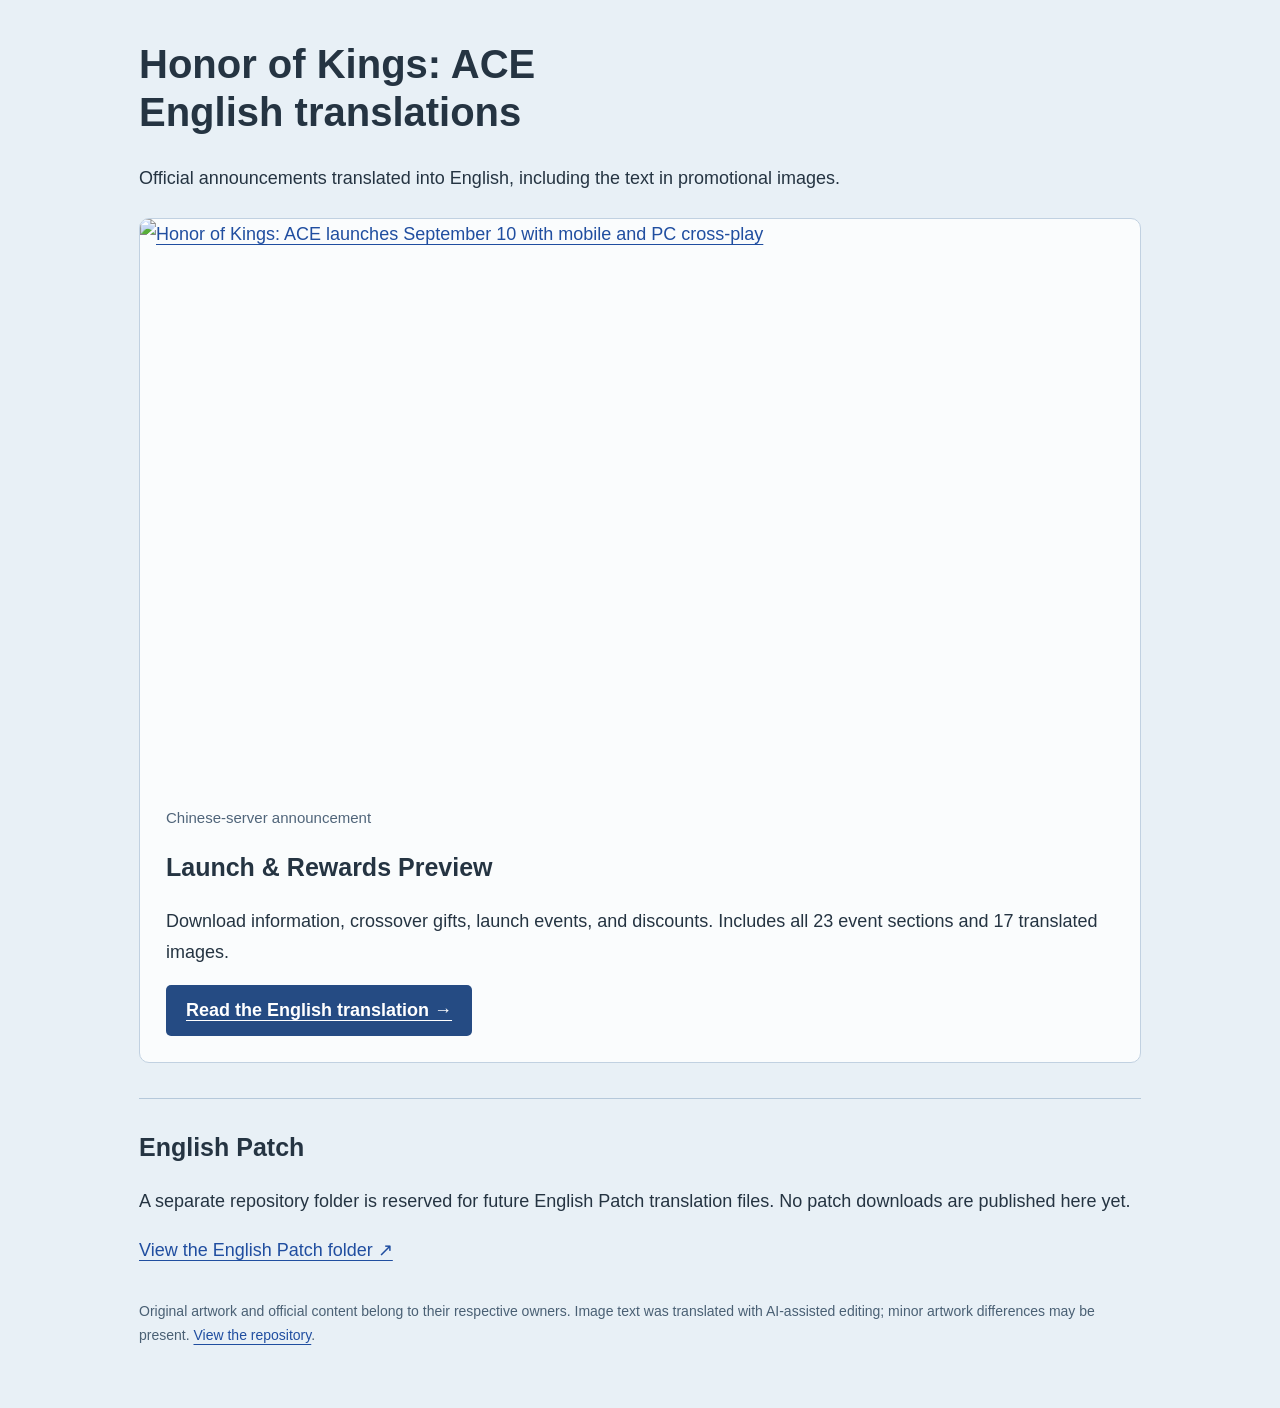
==== templates/index.html @ ff8c055c "Publish unofficial English announcements and reserve patch folder" ====
<!doctype html>
<html lang="en">
<head>
  <meta charset="utf-8">
  <meta name="viewport" content="width=device-width,initial-scale=1">
  <title>HoK: ACE — Unofficial English Translations</title>
  <meta name="description" content="Fan-made English translations of official Honor of Kings: ACE announcements, including translated promotional images.">
  <style>
    *{box-sizing:border-box}body{margin:0;background:#e8f0f6;color:#253442;font:18px/1.7 'Segoe UI',Arial,sans-serif}main{max-width:1050px;padding:40px 24px 60px;margin:auto}h1{font-size:clamp(28px,4vw,40px);line-height:1.2;margin-top:0}h2{font-size:25px;line-height:1.35}a{color:#204ea0;text-underline-offset:4px}.article{background:#ffffffc9;border:1px solid #c1d1e1;border-radius:10px;overflow:hidden;margin:25px 0}.article img{width:100%;height:auto;display:block}.article div{padding:8px 26px 26px}.meta{font-size:15px;color:#50657a}.read{display:inline-block;background:#254b83;color:white;padding:10px 20px;border-radius:5px;font-weight:600}.patch{margin-top:35px;padding-top:12px;border-top:1px solid #b5c8da}footer{font-size:14px;color:#4a6074;margin-top:35px}
  </style>
</head>
<body>
<!-- UNOFFICIAL_BANNER -->
<main>
  <h1>Honor of Kings: ACE<br>English translations</h1>
  <p>Official announcements translated into English, including the text in promotional images.</p>
  <article class="article">
    <a href="announcements/launch-rewards.html" aria-label="Read Launch and Rewards Preview"><img src="assets/launch/01-en.png" alt="Honor of Kings: ACE launches September 10 with mobile and PC cross-play" width="1672" height="941"></a>
    <div>
      <p class="meta">Chinese-server announcement</p>
      <h2>Launch &amp; Rewards Preview</h2>
      <p>Download information, crossover gifts, launch events, and discounts. Includes all 23 event sections and 17 translated images.</p>
      <a class="read" href="announcements/launch-rewards.html">Read the English translation →</a>
    </div>
  </article>
  <section class="patch">
    <h2>English Patch</h2>
    <p>A separate repository folder is reserved for future English Patch translation files. No patch downloads are published here yet.</p>
    <a href="https://github.com/Lani27/hok-ace/tree/main/english-patch">View the English Patch folder ↗</a>
  </section>
  <footer>Original artwork and official content belong to their respective owners. Image text was translated with AI-assisted editing; minor artwork differences may be present. <a href="https://github.com/Lani27/hok-ace">View the repository</a>.</footer>
</main>
</body>
</html>
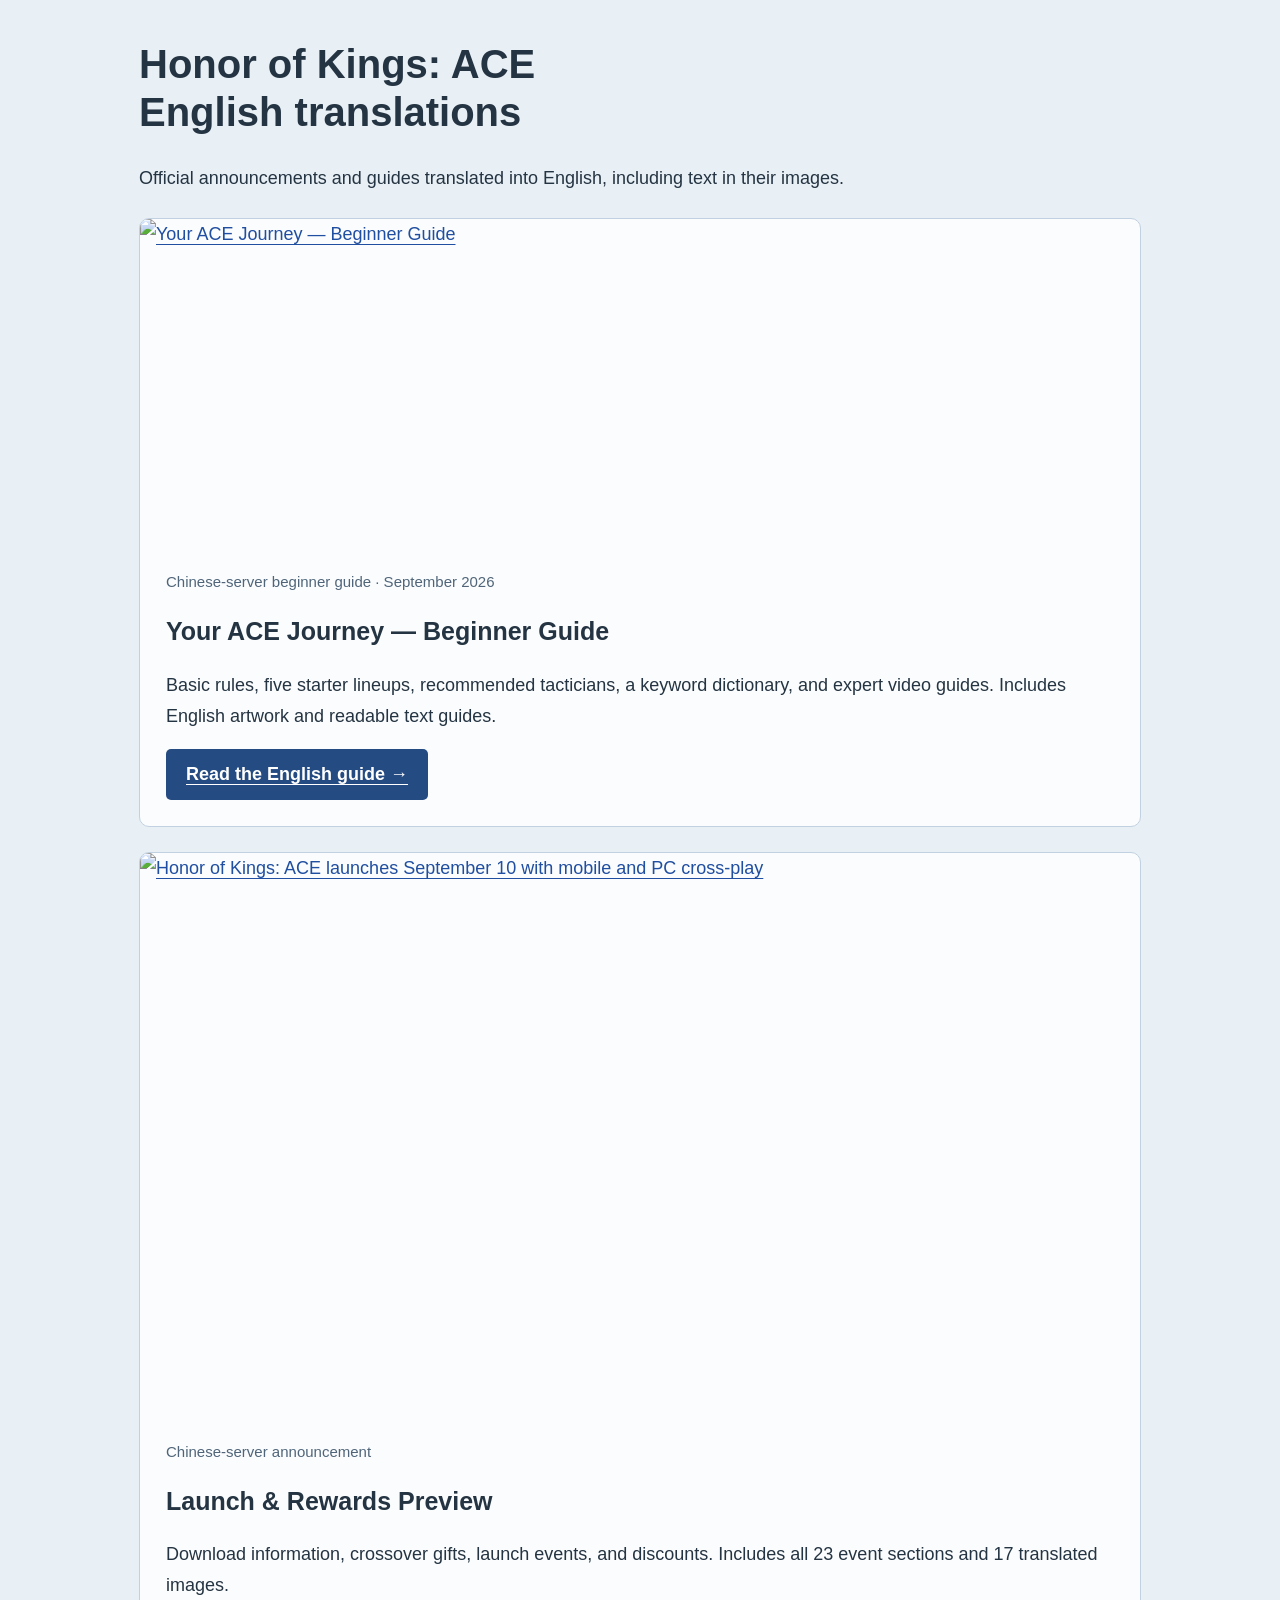
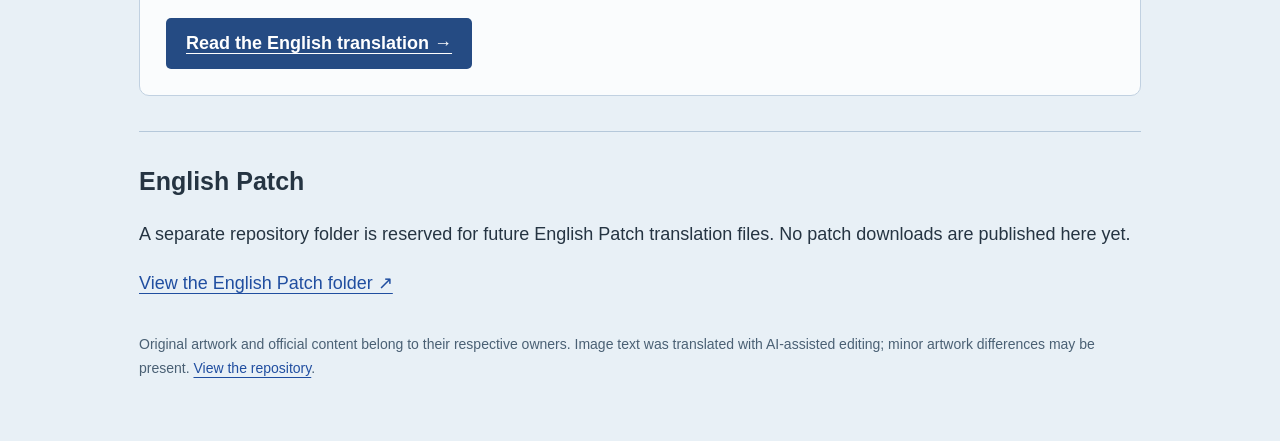
==== commit a6d295e2: "Add English beginner guide with localized artwork" ====
--- a/templates/index.html
+++ b/templates/index.html
@@ -13,7 +13,16 @@
 <!-- UNOFFICIAL_BANNER -->
 <main>
   <h1>Honor of Kings: ACE<br>English translations</h1>
-  <p>Official announcements translated into English, including the text in promotional images.</p>
+  <p>Official announcements and guides translated into English, including text in their images.</p>
+  <article class="article">
+    <a href="guides/beginner-guide.html" aria-label="Read the Beginner Guide"><img src="assets/beginner-guide/part1-en.png" alt="Your ACE Journey — Beginner Guide" width="2194" height="717"></a>
+    <div>
+      <p class="meta">Chinese-server beginner guide · September 2026</p>
+      <h2>Your ACE Journey — Beginner Guide</h2>
+      <p>Basic rules, five starter lineups, recommended tacticians, a keyword dictionary, and expert video guides. Includes English artwork and readable text guides.</p>
+      <a class="read" href="guides/beginner-guide.html">Read the English guide →</a>
+    </div>
+  </article>
   <article class="article">
     <a href="announcements/launch-rewards.html" aria-label="Read Launch and Rewards Preview"><img src="assets/launch/01-en.png" alt="Honor of Kings: ACE launches September 10 with mobile and PC cross-play" width="1672" height="941"></a>
     <div>
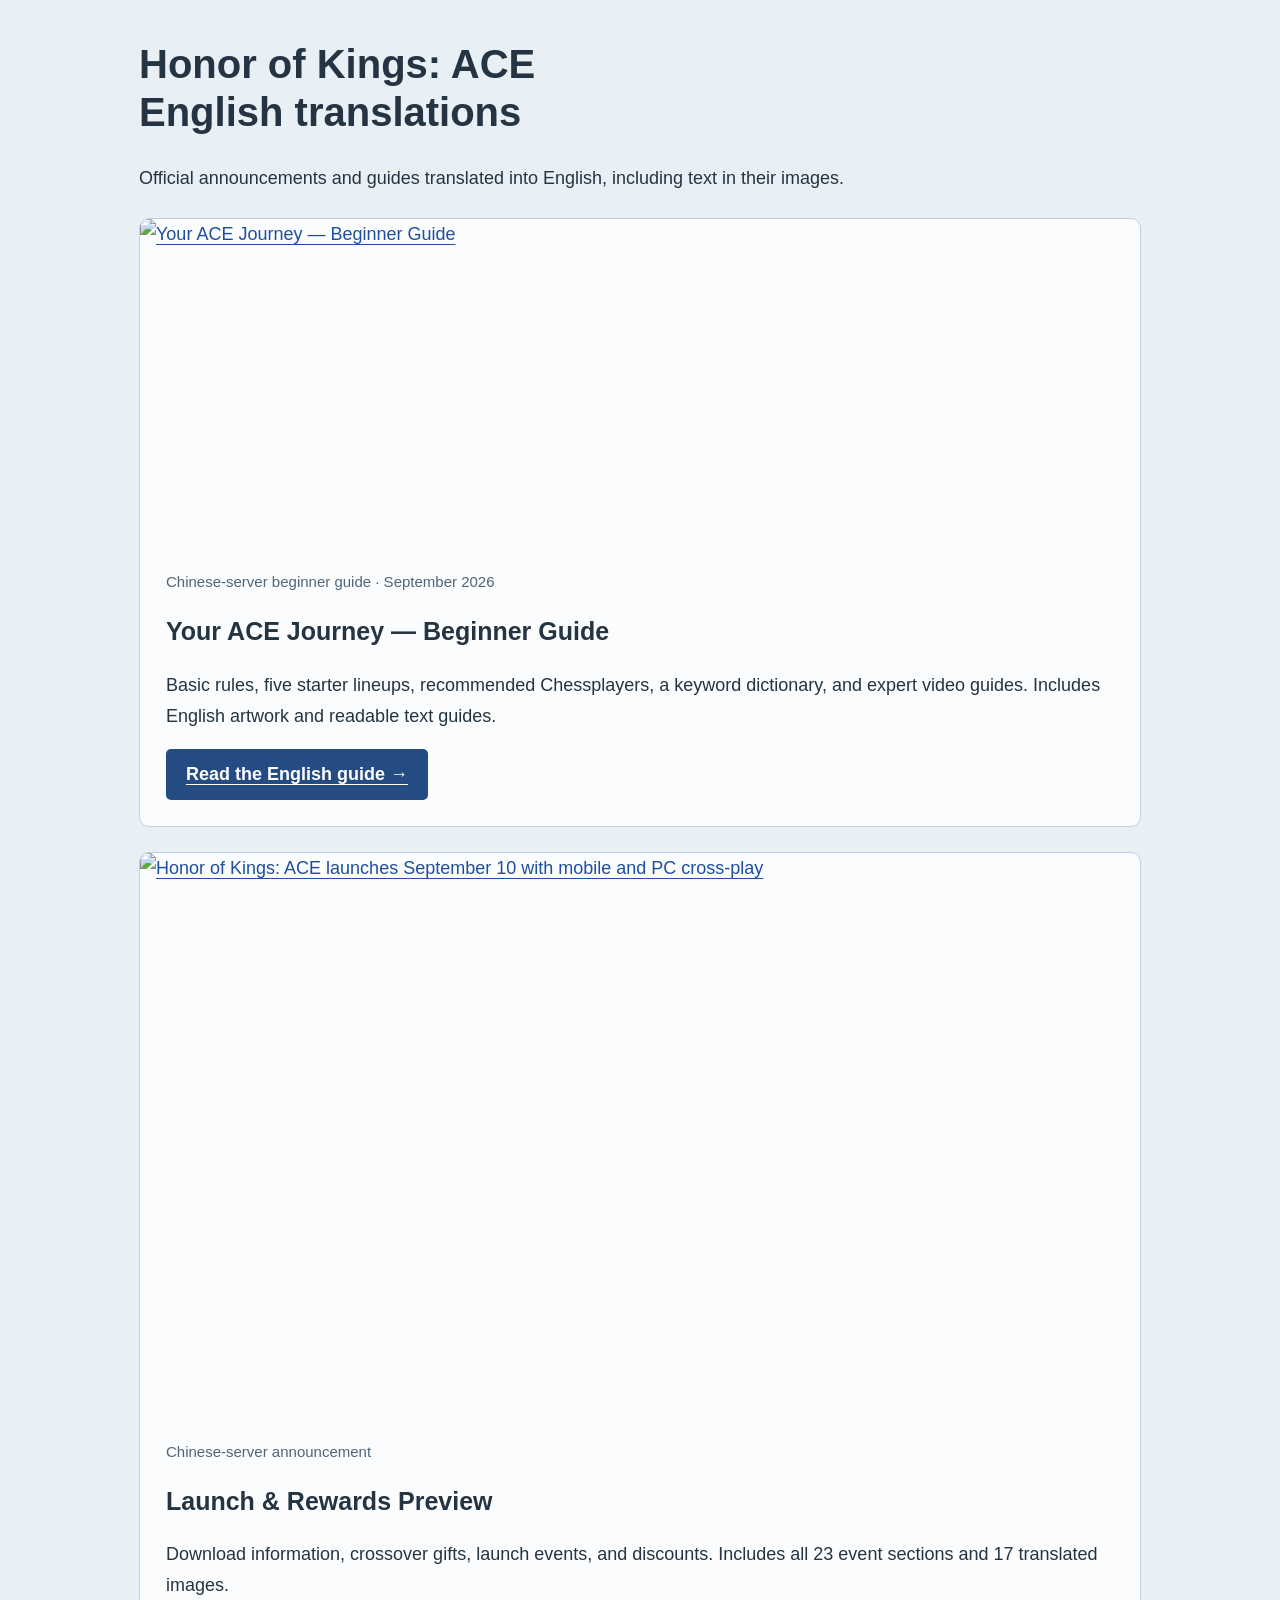
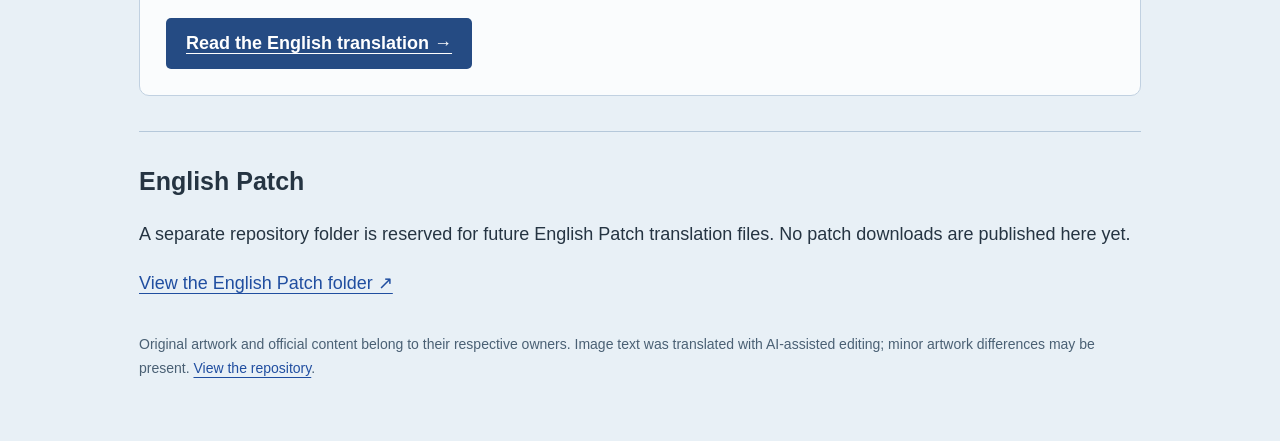
==== commit 11310803: "Align English pages, artwork and subtitles with patch glossary" ====
--- a/templates/index.html
+++ b/templates/index.html
@@ -19,7 +19,7 @@
     <div>
       <p class="meta">Chinese-server beginner guide · September 2026</p>
       <h2>Your ACE Journey — Beginner Guide</h2>
-      <p>Basic rules, five starter lineups, recommended tacticians, a keyword dictionary, and expert video guides. Includes English artwork and readable text guides.</p>
+      <p>Basic rules, five starter lineups, recommended Chessplayers, a keyword dictionary, and expert video guides. Includes English artwork and readable text guides.</p>
       <a class="read" href="guides/beginner-guide.html">Read the English guide →</a>
     </div>
   </article>
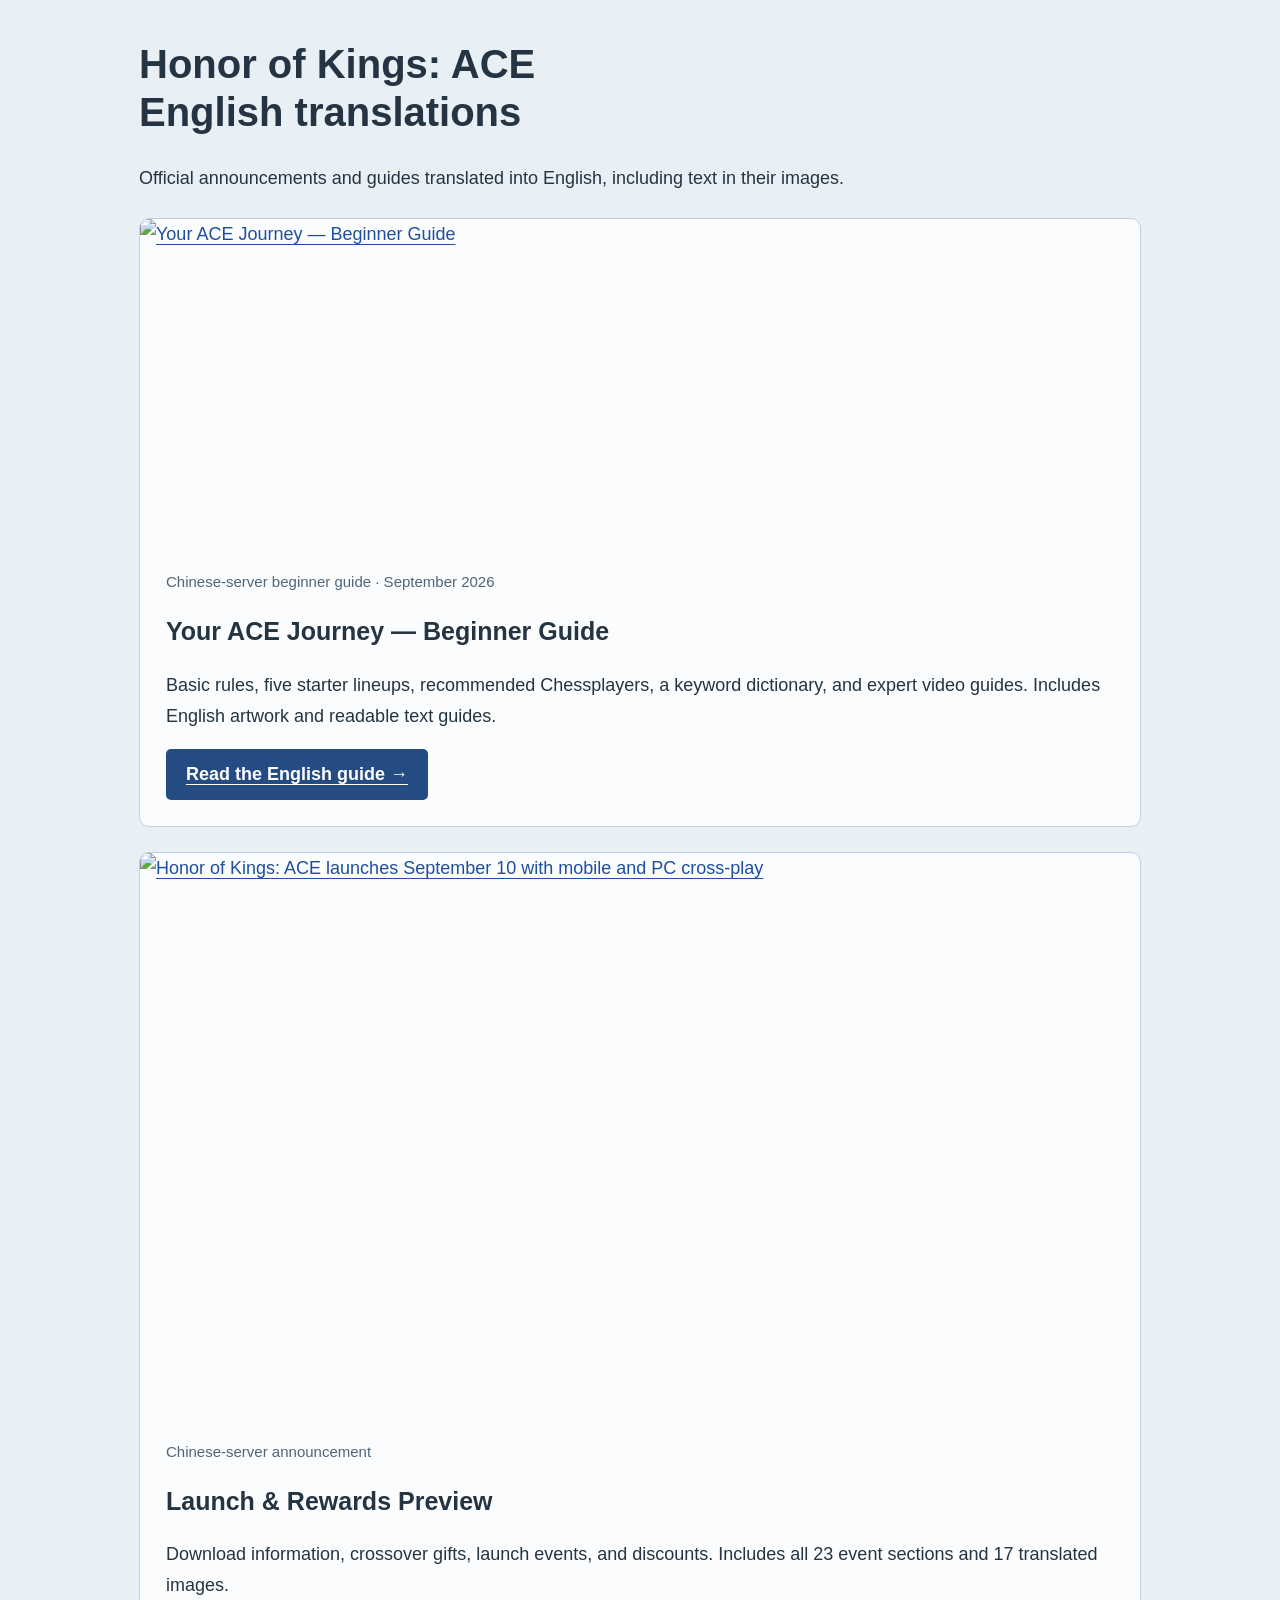
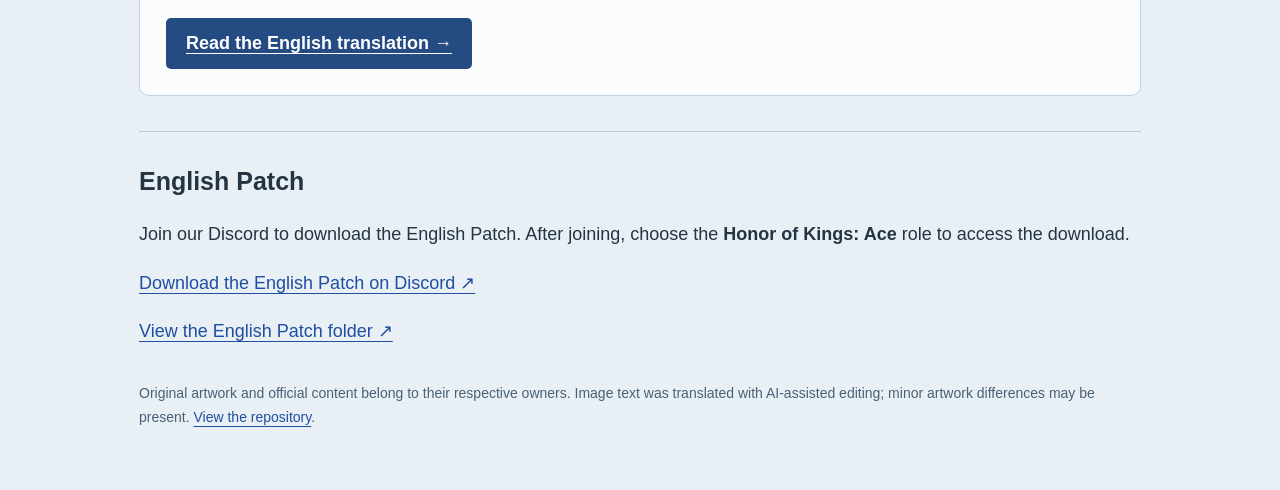
==== commit ed2f71dc: "Link English Patch downloads to Discord" ====
--- a/templates/index.html
+++ b/templates/index.html
@@ -34,7 +34,8 @@
   </article>
   <section class="patch">
     <h2>English Patch</h2>
-    <p>A separate repository folder is reserved for future English Patch translation files. No patch downloads are published here yet.</p>
+    <p>Join our Discord to download the English Patch. After joining, choose the <strong>Honor of Kings: Ace</strong> role to access the download.</p>
+    <p><a href="https://discord.gg/yyds">Download the English Patch on Discord ↗</a></p>
     <a href="https://github.com/Lani27/hok-ace/tree/main/english-patch">View the English Patch folder ↗</a>
   </section>
   <footer>Original artwork and official content belong to their respective owners. Image text was translated with AI-assisted editing; minor artwork differences may be present. <a href="https://github.com/Lani27/hok-ace">View the repository</a>.</footer>
